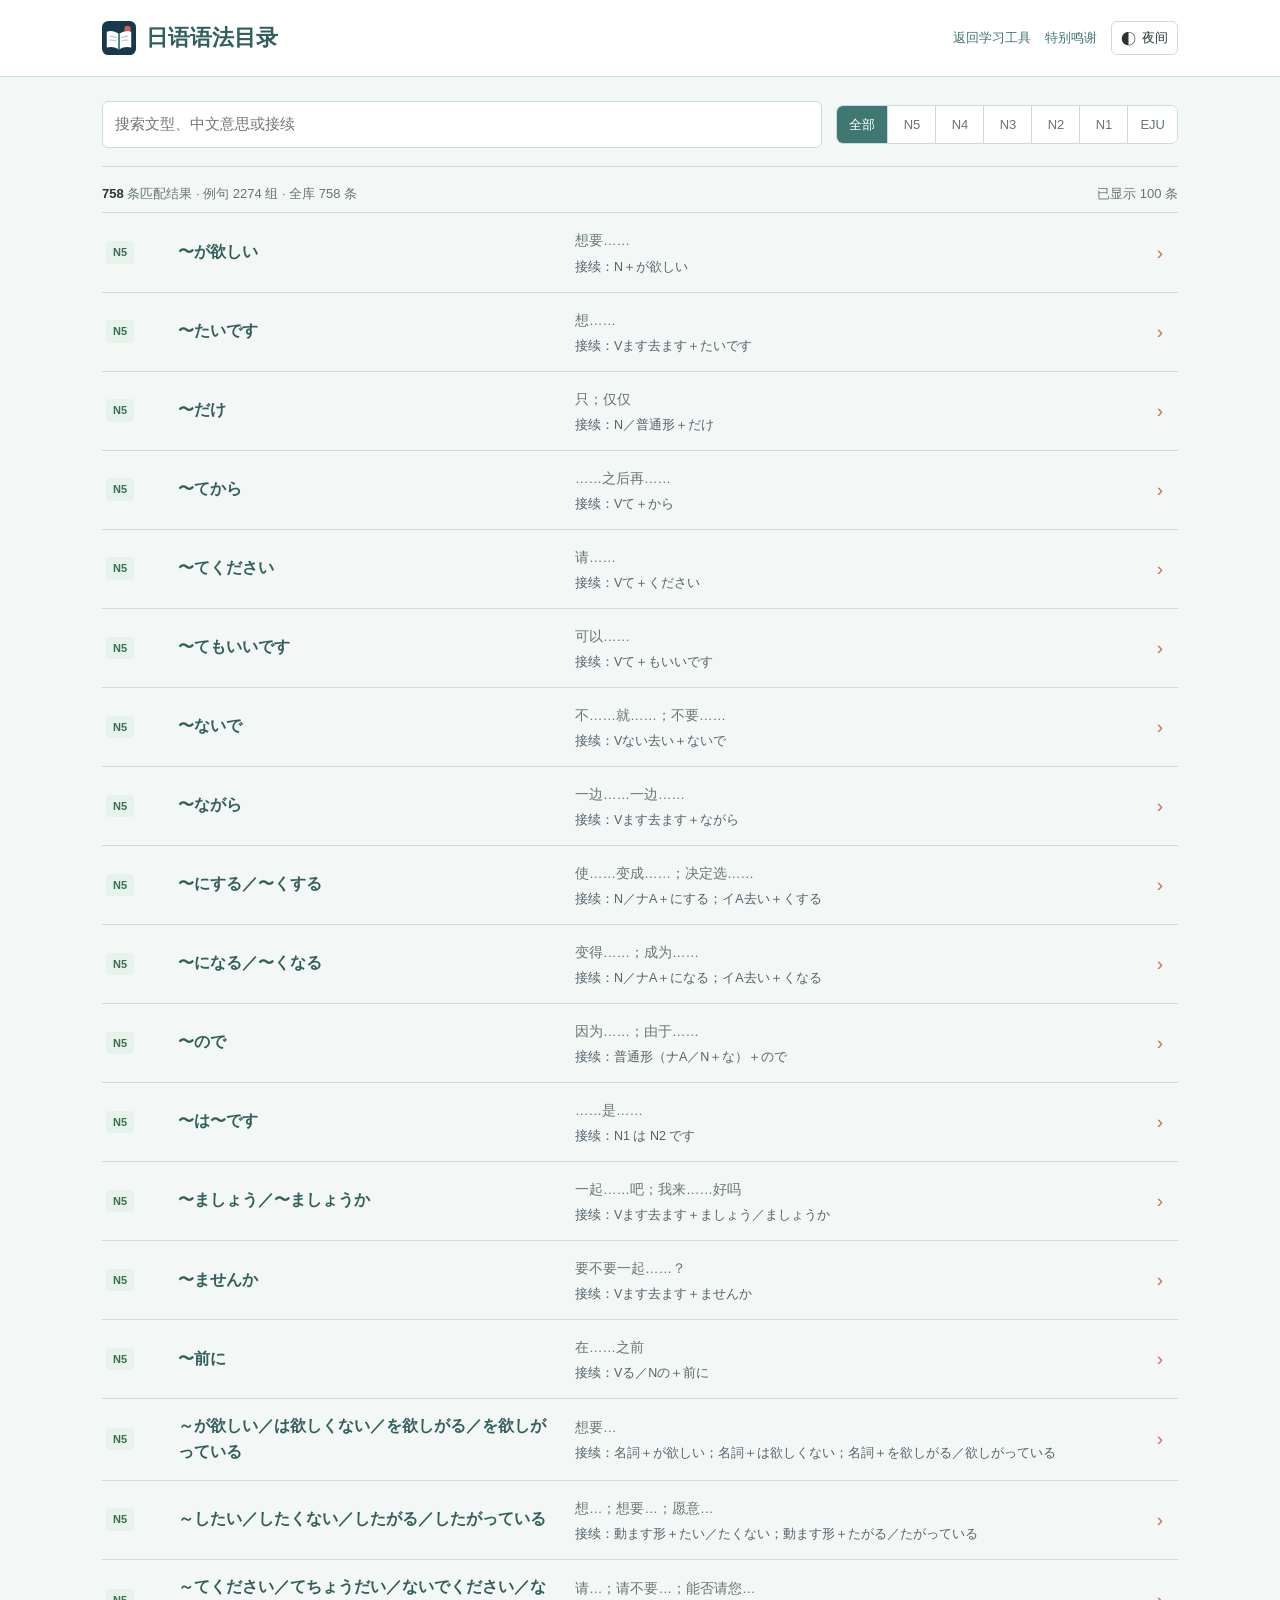
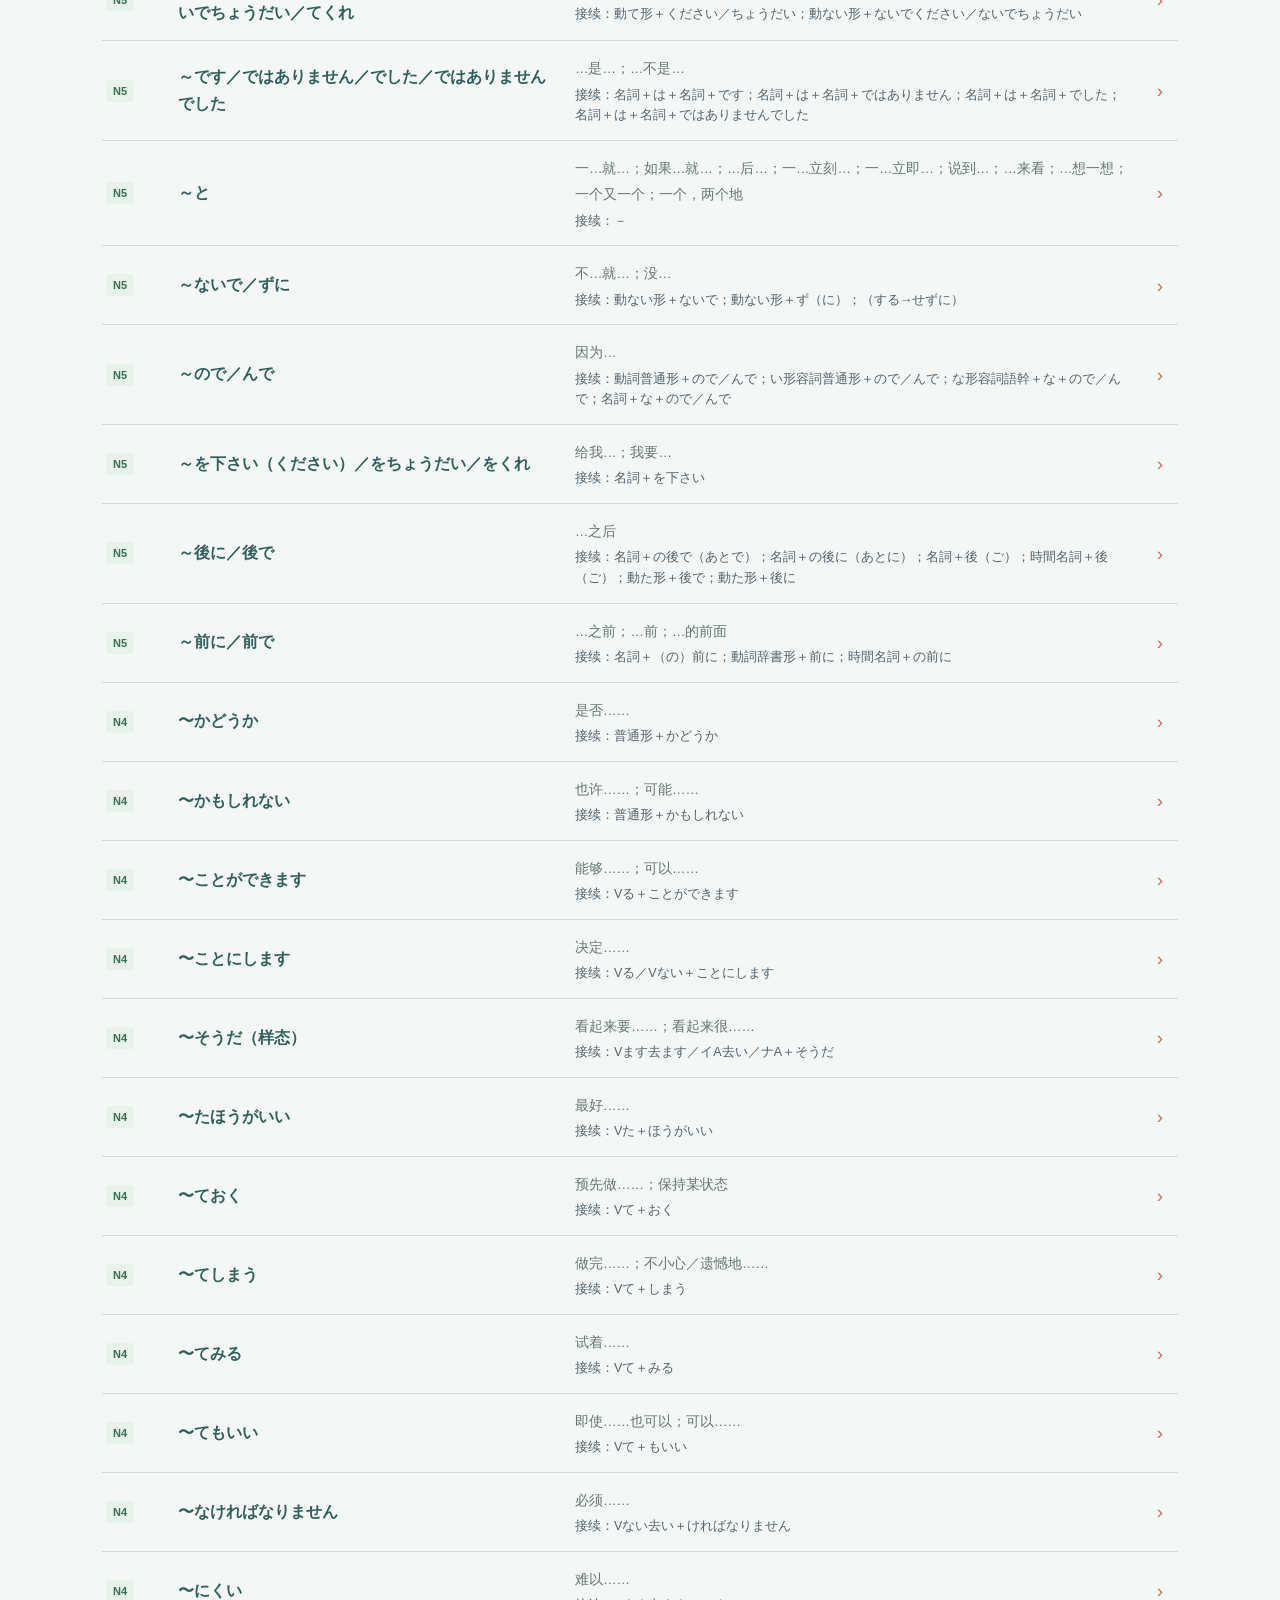
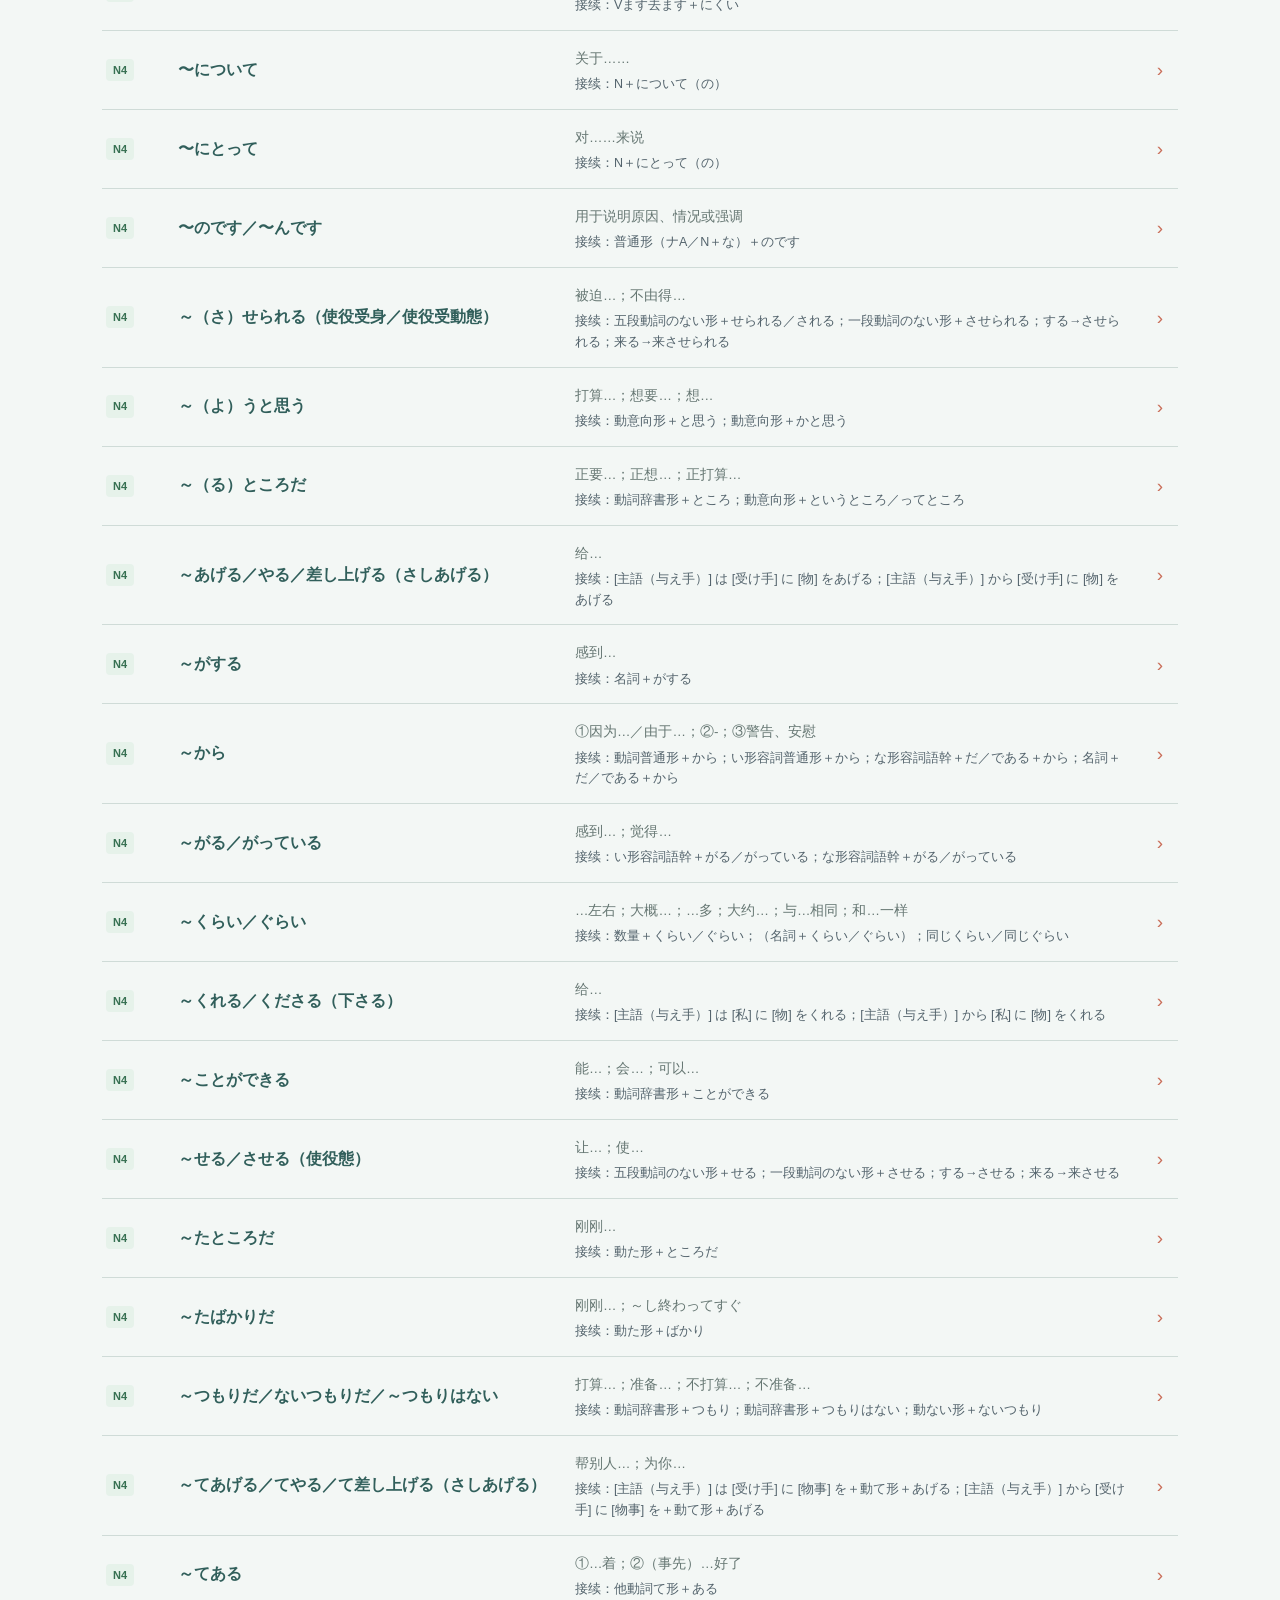
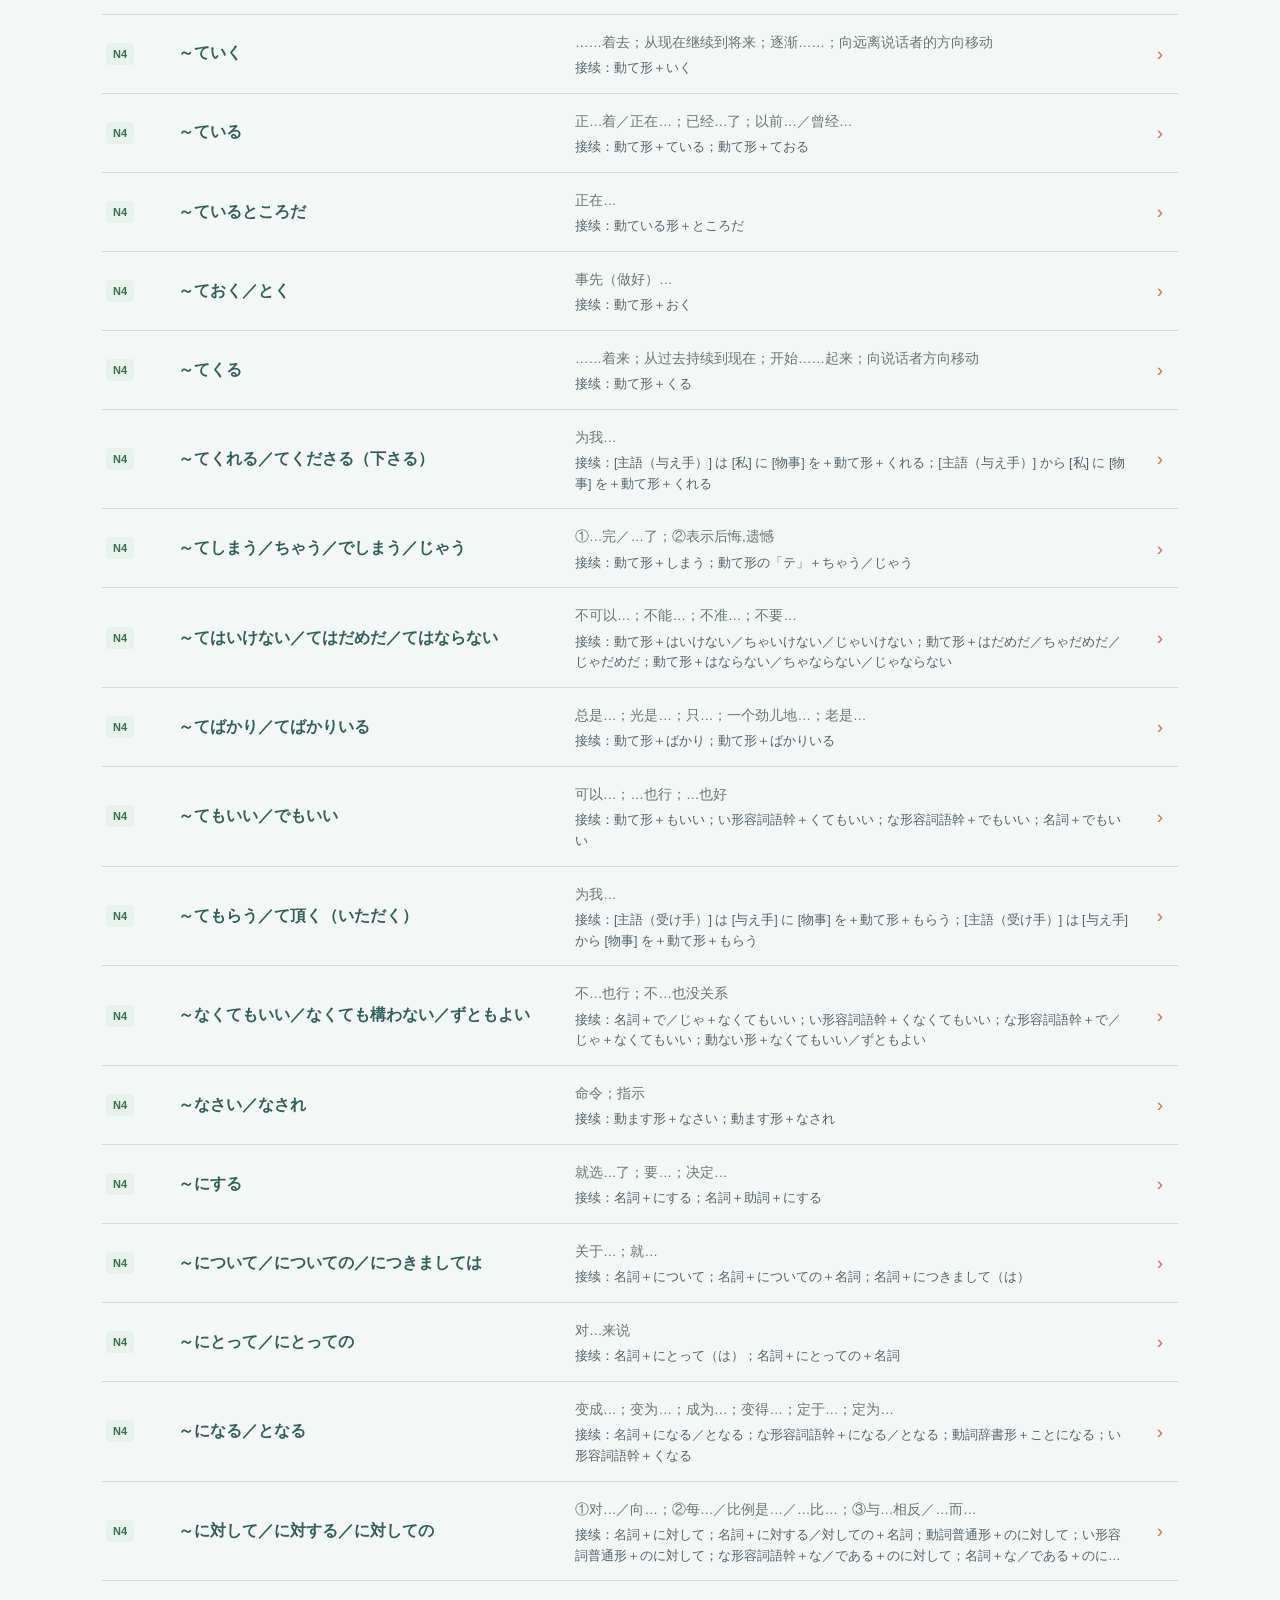
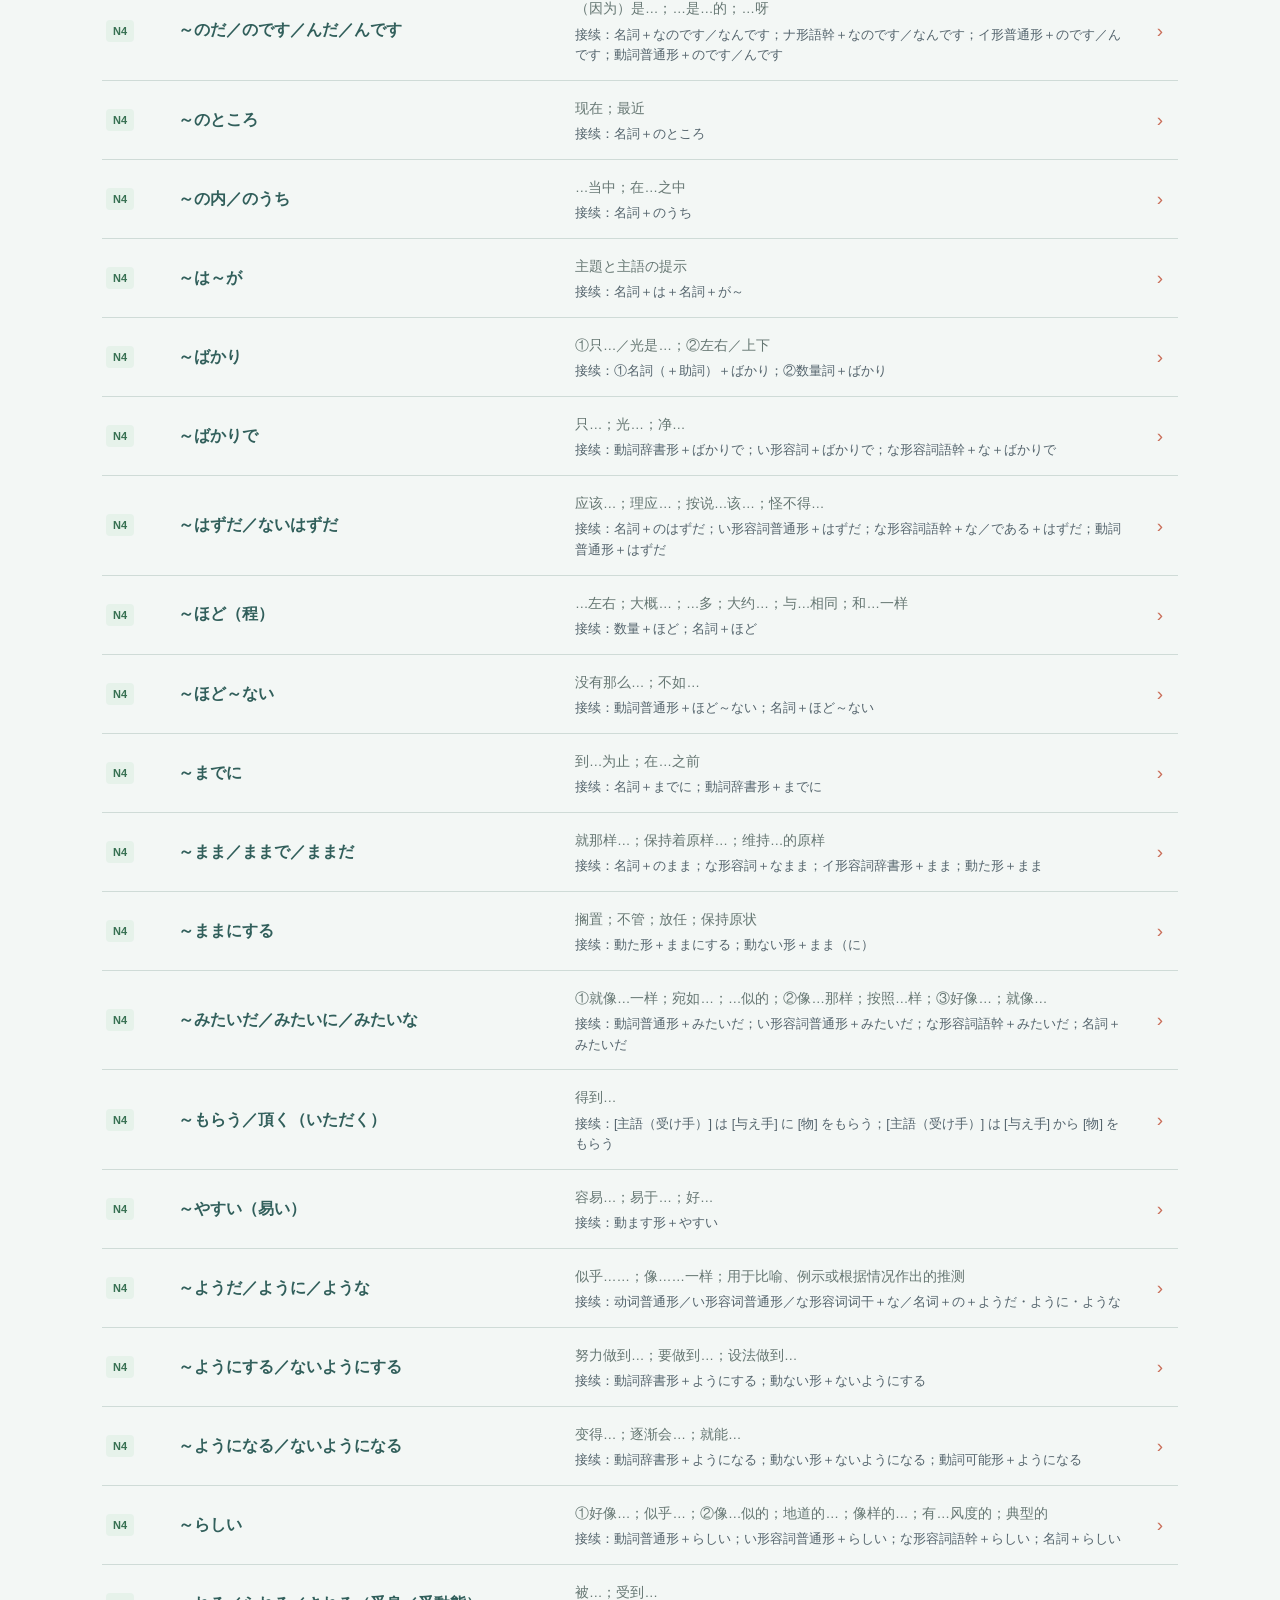
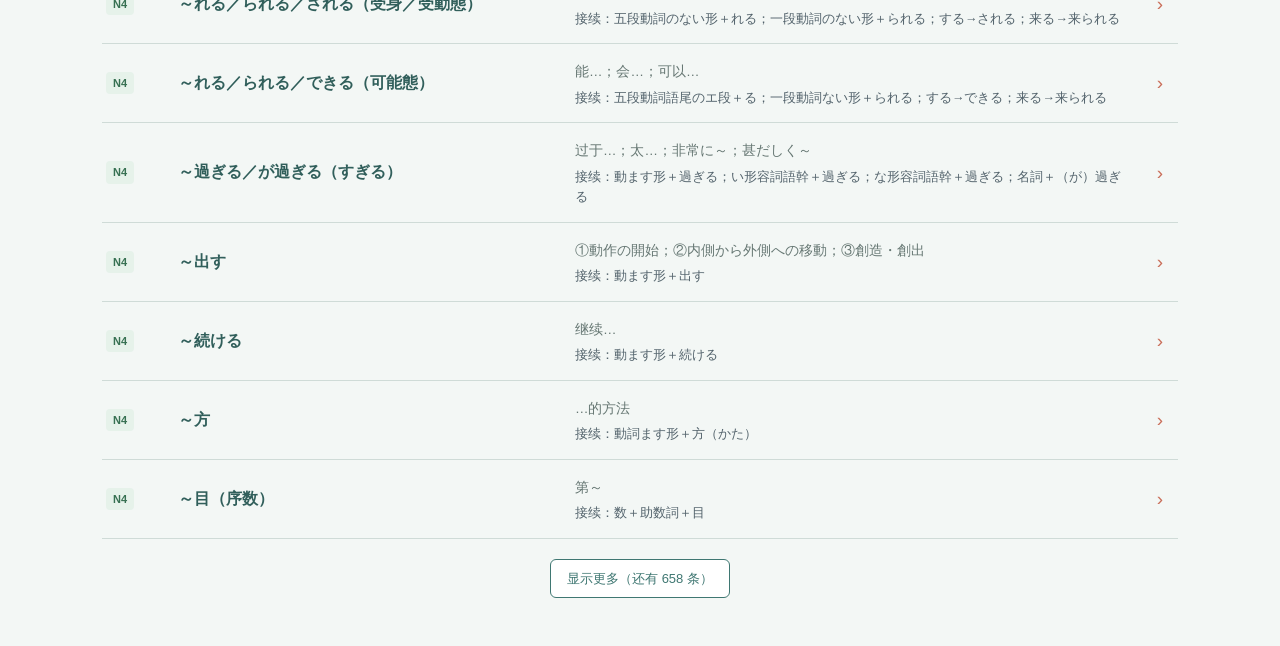
==== grammar/index.html @ fc06b769 "init: 初版" ====
<!doctype html>
<html lang="zh-CN">
<head>
  <meta charset="utf-8">
  <meta name="viewport" content="width=device-width,initial-scale=1">
  <link rel="icon" type="image/svg+xml" href="../assets/icon.svg">
  <meta name="theme-color" content="#4c827b">
  <title>日语语法目录</title>
  <script src="../assets/theme.js"></script>
  <style>
    :root{color-scheme:light;--primary:#3f7772;--primary-strong:#315f5b;--ink:#273633;--muted:#667773;--line:#cfdbd7;--bg:#f3f7f5;--surface:#fff;--soft:#eaf3f0;--green:#377052;--badge:#e6f2ea;--accent:#c96d58}
    :root[data-theme="dark"]{color-scheme:dark;--primary:#76b5ac;--primary-strong:#91c9c1;--ink:#e5eeeb;--muted:#a7b7b3;--line:#3a4d48;--bg:#111816;--surface:#1a2421;--soft:#23322e;--green:#9dd1af;--badge:#233c31;--accent:#e28a74}
    @media(prefers-color-scheme:dark){:root:not([data-theme]){color-scheme:dark;--primary:#76b5ac;--primary-strong:#91c9c1;--ink:#e5eeeb;--muted:#a7b7b3;--line:#3a4d48;--bg:#111816;--surface:#1a2421;--soft:#23322e;--green:#9dd1af;--badge:#233c31;--accent:#e28a74}}
    *{box-sizing:border-box}
    body{margin:0;background:var(--bg);color:var(--ink);font-family:"Noto Sans SC","Microsoft YaHei","Yu Gothic UI",sans-serif;line-height:1.65;letter-spacing:0}
    a{color:var(--primary)}
    .top{background:var(--surface);border-bottom:1px solid var(--line)}
    .top-inner{max-width:1120px;margin:auto;padding:20px 22px;display:flex;align-items:center;justify-content:space-between;gap:18px}
    .top h1{font-size:22px;margin:0;font-weight:700;color:var(--primary-strong);display:flex;align-items:center;gap:10px}
    .site-icon{display:block;width:34px;height:34px;flex:0 0 auto}
    .top-actions{display:flex;align-items:center;gap:14px}.back{color:var(--primary);font-size:13px;text-decoration:none}
    .theme-toggle{font:inherit;font-size:12.5px;display:inline-flex;align-items:center;gap:6px;padding:6px 9px;border:1px solid var(--line);border-radius:6px;background:var(--surface);color:var(--ink);cursor:pointer}.theme-symbol{font-size:15px;line-height:1}
    main{max-width:1120px;margin:auto;padding:24px 22px 48px}
    .toolbar{display:grid;grid-template-columns:minmax(230px,1fr) auto;gap:14px;align-items:center;padding-bottom:18px;border-bottom:1px solid var(--line)}
    .search{width:100%;font:inherit;font-size:15px;padding:10px 12px;border:1px solid var(--line);border-radius:6px;color:var(--ink);background:var(--surface)}
    .search:focus{outline:2px solid color-mix(in srgb,var(--primary) 35%,transparent);outline-offset:1px;border-color:var(--primary)}
    .levels{display:flex;border:1px solid var(--line);border-radius:7px;overflow:hidden;background:var(--surface)}
    .levels button{font:inherit;font-size:13px;padding:8px 12px;border:0;border-right:1px solid var(--line);background:var(--surface);color:var(--muted);cursor:pointer;min-width:48px}
    .levels button:last-child{border-right:0}
    .levels button.on{background:var(--primary);color:#fff}
    .summary{display:flex;justify-content:space-between;align-items:center;gap:12px;margin:16px 0 8px;font-size:13px;color:var(--muted)}
    .summary strong{color:var(--ink)}
    .list{border-top:1px solid var(--line)}
    .row{display:grid;grid-template-columns:58px minmax(180px,1.1fr) minmax(260px,1.6fr) 28px;gap:14px;align-items:center;padding:14px 4px;border-bottom:1px solid var(--line);text-decoration:none;color:inherit}
    .row:hover{background:var(--soft)}
    .badge{justify-self:start;font-size:11px;font-weight:700;color:var(--green);background:var(--badge);border-radius:4px;padding:2px 7px}
    .title{font-size:16px;font-weight:700;color:var(--primary-strong)}
    .meaning{font-size:13.5px;color:var(--muted)}
    .pattern{font-size:12.5px;color:#53636c;margin-top:3px;display:-webkit-box;-webkit-line-clamp:2;-webkit-box-orient:vertical;overflow:hidden}
    .arrow{font-size:19px;color:var(--accent);text-align:center}
    .empty{padding:48px 0;text-align:center;color:var(--muted)}
    .more-wrap{text-align:center;margin-top:20px}
    .more{font:inherit;font-size:13px;padding:8px 16px;border:1px solid var(--primary);border-radius:6px;background:var(--surface);color:var(--primary);cursor:pointer}
    .more:hover{background:var(--soft)}
    .hide{display:none}
    @media(max-width:760px){
      .top-inner{padding:16px}
      main{padding:18px 16px 40px}
      .toolbar{grid-template-columns:1fr}
      .levels{display:grid;grid-template-columns:repeat(4,1fr)}
      .levels button{border-bottom:1px solid var(--line)}
      .levels button:nth-child(4n){border-right:0}
      .levels button:nth-last-child(-n+3){border-bottom:0}
      .row{grid-template-columns:48px 1fr 22px;gap:9px;padding:13px 2px}
      .row-copy{grid-column:2}
      .arrow{grid-column:3;grid-row:1 / span 2}
      .meaning{margin-top:3px}
    }
  </style>
</head>
<body>
  <header class="top">
    <div class="top-inner">
      <h1><img class="site-icon" src="../assets/icon.svg" alt="">日语语法目录</h1>
      <div class="top-actions"><a class="back" href="../index.html">返回学习工具</a><a class="back" href="../thanks/index.html">特别鸣谢</a><button id="themeToggle" class="theme-toggle" type="button" aria-label="切换配色"></button></div>
    </div>
  </header>
  <main>
    <div class="toolbar">
      <input id="search" class="search" type="search" placeholder="搜索文型、中文意思或接续" aria-label="搜索语法">
      <div id="levels" class="levels" aria-label="语法等级"></div>
    </div>
    <div class="summary"><span id="summary">正在读取语法数据</span><span id="shown"></span></div>
    <div id="list" class="list"></div>
    <div class="more-wrap"><button id="more" class="more hide" type="button">显示更多</button></div>
  </main>
  <script src="../data/grammar.js"></script>
  <script>
    (function () {
      'use strict';
      var levels = ['all', 'N5', 'N4', 'N3', 'N2', 'N1', 'EJU'];
      var selected = new URLSearchParams(location.search).get('level') || 'all';
      if (levels.indexOf(selected) < 0) selected = 'all';
      var query = '';
      var limit = 100;
      var data = window.JA_GRAMMAR || [];
      var $ = function (id) { return document.getElementById(id); };
      var esc = function (value) {
        return String(value == null ? '' : value).replace(/[&<>"']/g, function (character) {
          return {'&':'&amp;','<':'&lt;','>':'&gt;','"':'&quot;',"'":'&#39;'}[character];
        });
      };

      function buildTabs() {
        $('levels').innerHTML = levels.map(function (level) {
          var label = level === 'all' ? '全部' : level;
          return '<button type="button" data-level="' + level + '" class="' + (level === selected ? 'on' : '') + '">' + label + '</button>';
        }).join('');
      }

      function filtered() {
        var needle = query.trim().toLowerCase();
        return data.filter(function (item) {
          if (selected !== 'all' && item.level !== selected) return false;
          if (!needle) return true;
          return [item.title, item.meaning, item.pattern].join(' ').toLowerCase().indexOf(needle) >= 0;
        });
      }

      function render() {
        var items = filtered();
        var visible = items.slice(0, limit);
        var exampleCount = items.reduce(function (total, item) {
          return total + (Array.isArray(item.examples) ? item.examples.length : (item.example ? 1 : 0));
        }, 0);
        $('summary').innerHTML = '<strong>' + items.length + '</strong> 条匹配结果 · 例句 ' + exampleCount + ' 组 · 全库 ' + data.length + ' 条';
        $('shown').textContent = visible.length < items.length ? '已显示 ' + visible.length + ' 条' : '';
        $('list').innerHTML = visible.length ? visible.map(function (item) {
          return '<a class="row" href="detail.html?id=' + encodeURIComponent(item.id) + '">' +
            '<span class="badge">' + esc(item.level) + '</span>' +
            '<span><span class="title">' + esc(item.title) + '</span></span>' +
            '<span class="row-copy"><span class="meaning">' + esc(item.meaning) + '</span>' +
            '<span class="pattern">接续：' + esc(item.pattern) + '</span></span>' +
            '<span class="arrow" aria-hidden="true">›</span></a>';
        }).join('') : '<div class="empty">没有找到匹配的语法条目。</div>';
        $('more').classList.toggle('hide', visible.length >= items.length);
        $('more').textContent = '显示更多（还有 ' + Math.max(0, items.length - visible.length) + ' 条）';
      }

      buildTabs();
      render();
      $('levels').addEventListener('click', function (event) {
        var button = event.target.closest('button[data-level]');
        if (!button) return;
        selected = button.dataset.level;
        limit = 100;
        Array.prototype.forEach.call(this.querySelectorAll('button'), function (item) {
          item.classList.toggle('on', item === button);
        });
        render();
      });
      $('search').addEventListener('input', function () {
        query = this.value;
        limit = 100;
        render();
      });
      $('more').addEventListener('click', function () {
        limit += 100;
        render();
      });
    })();
  </script>
</body>
</html>
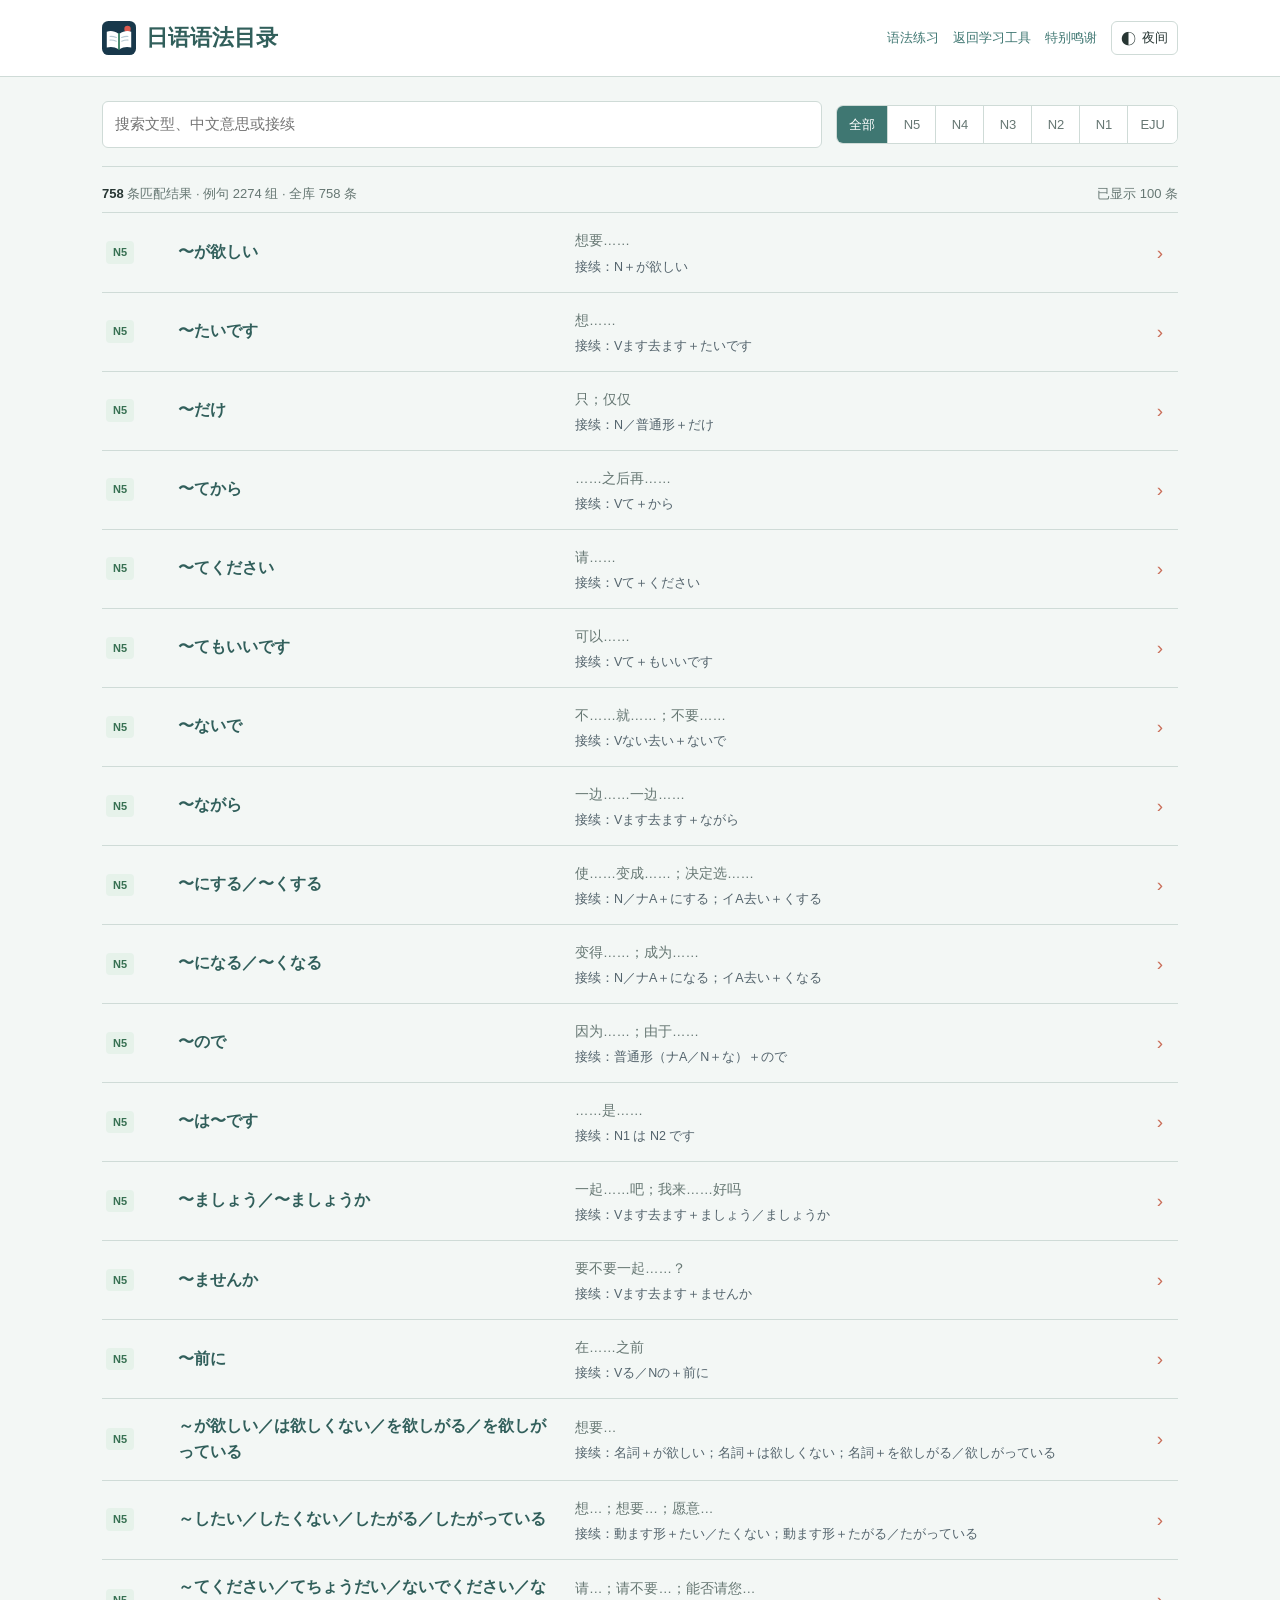
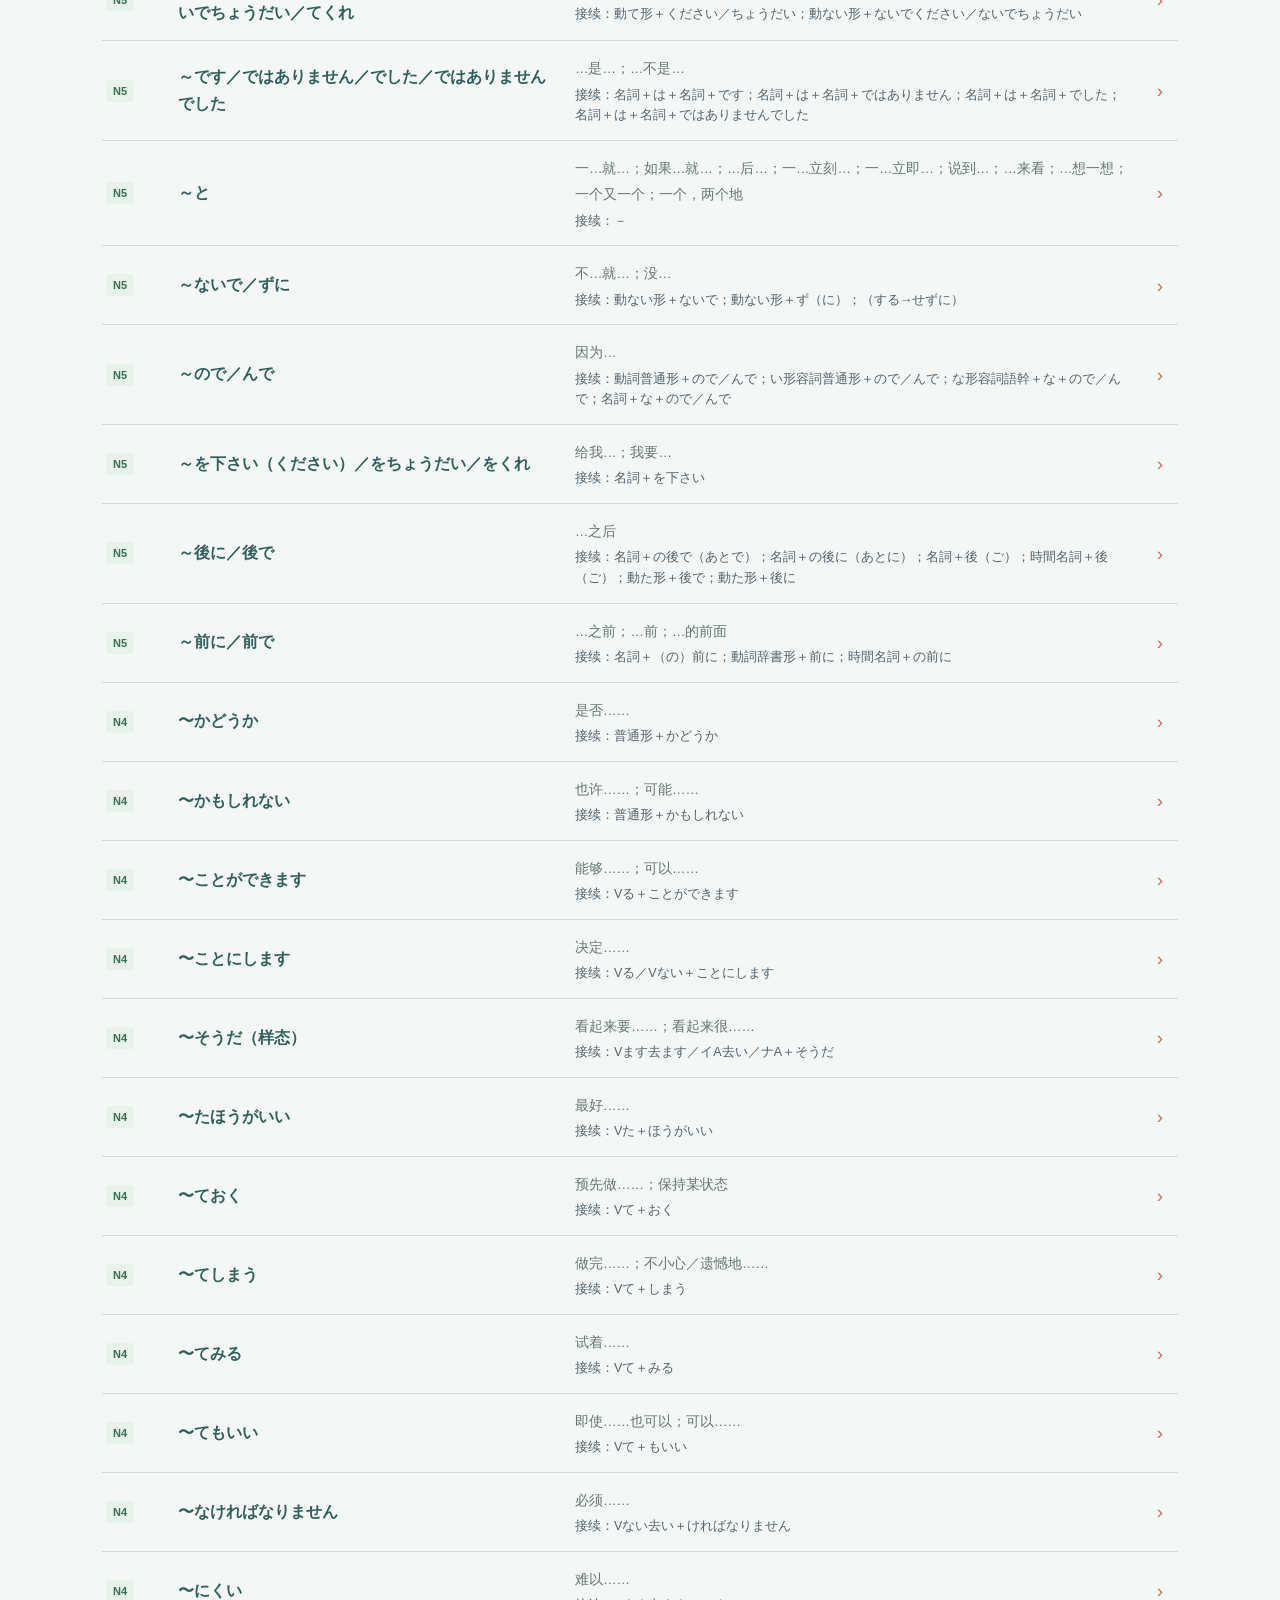
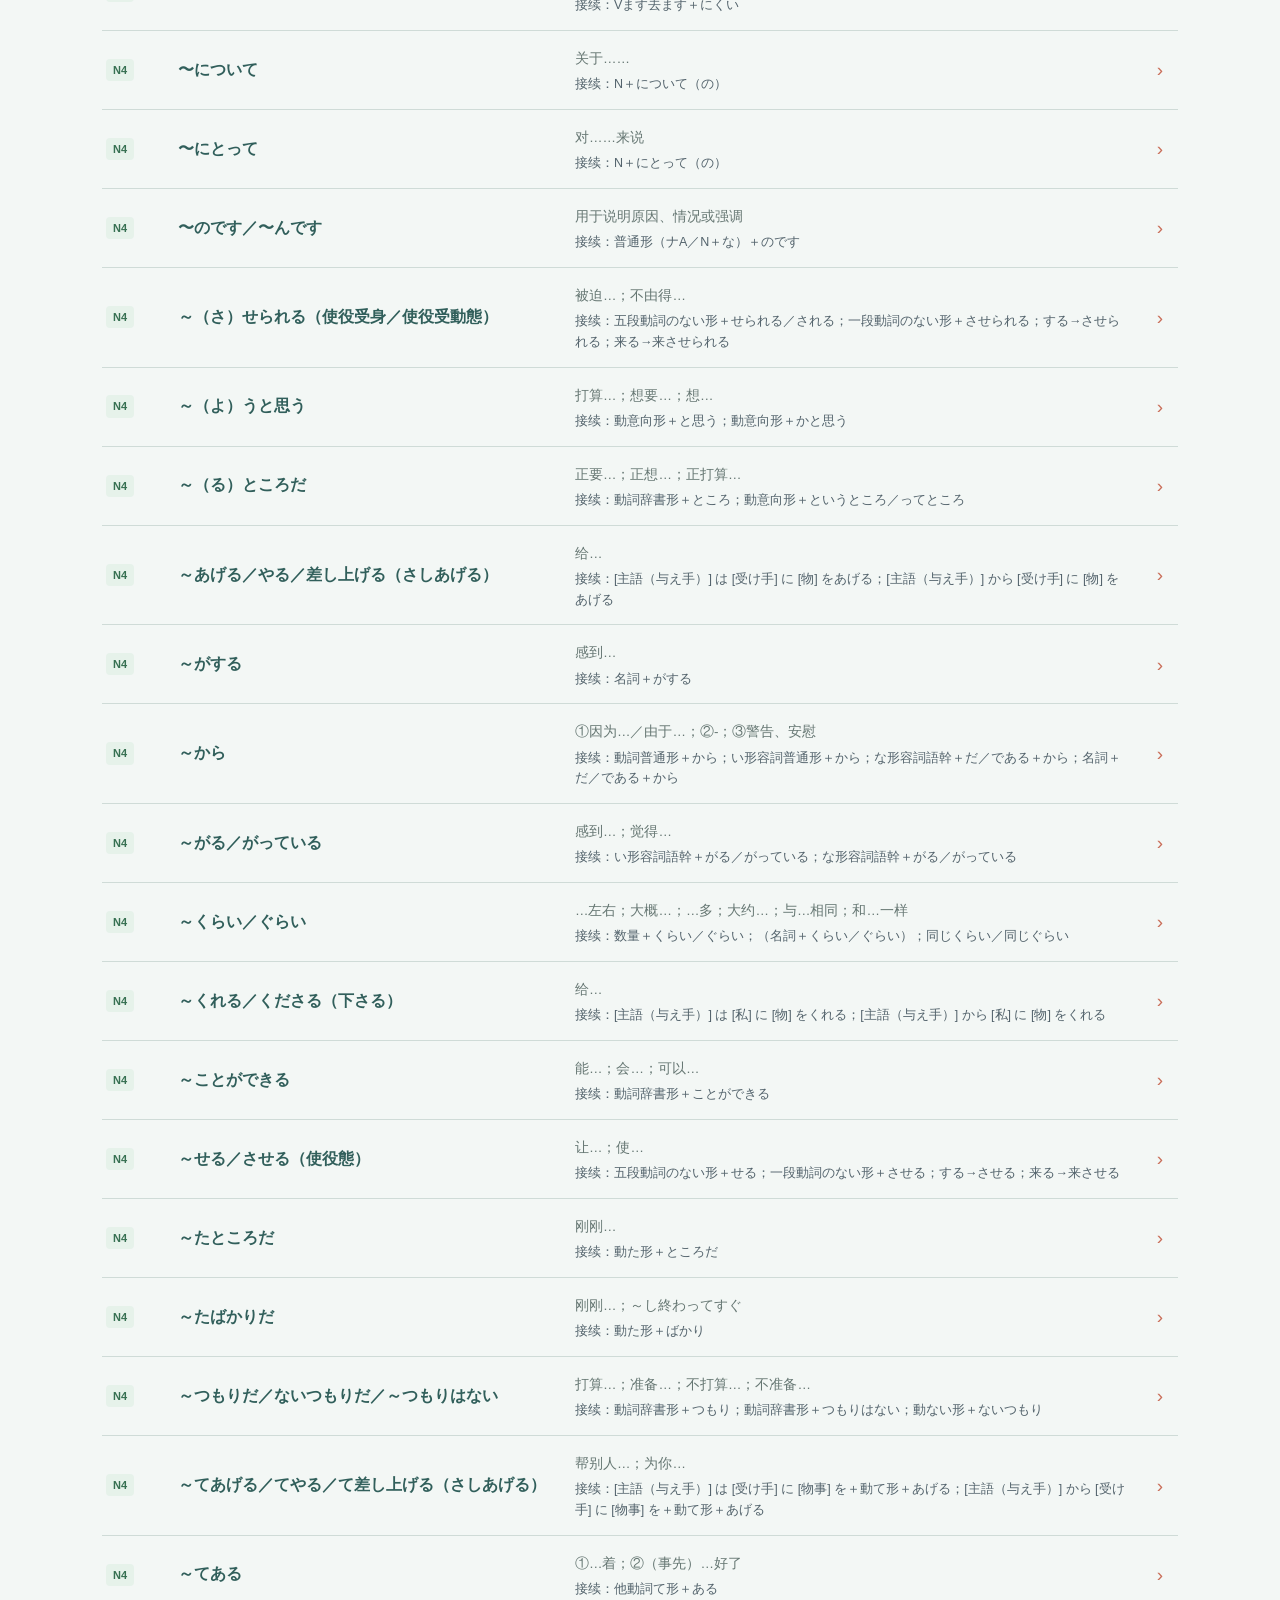
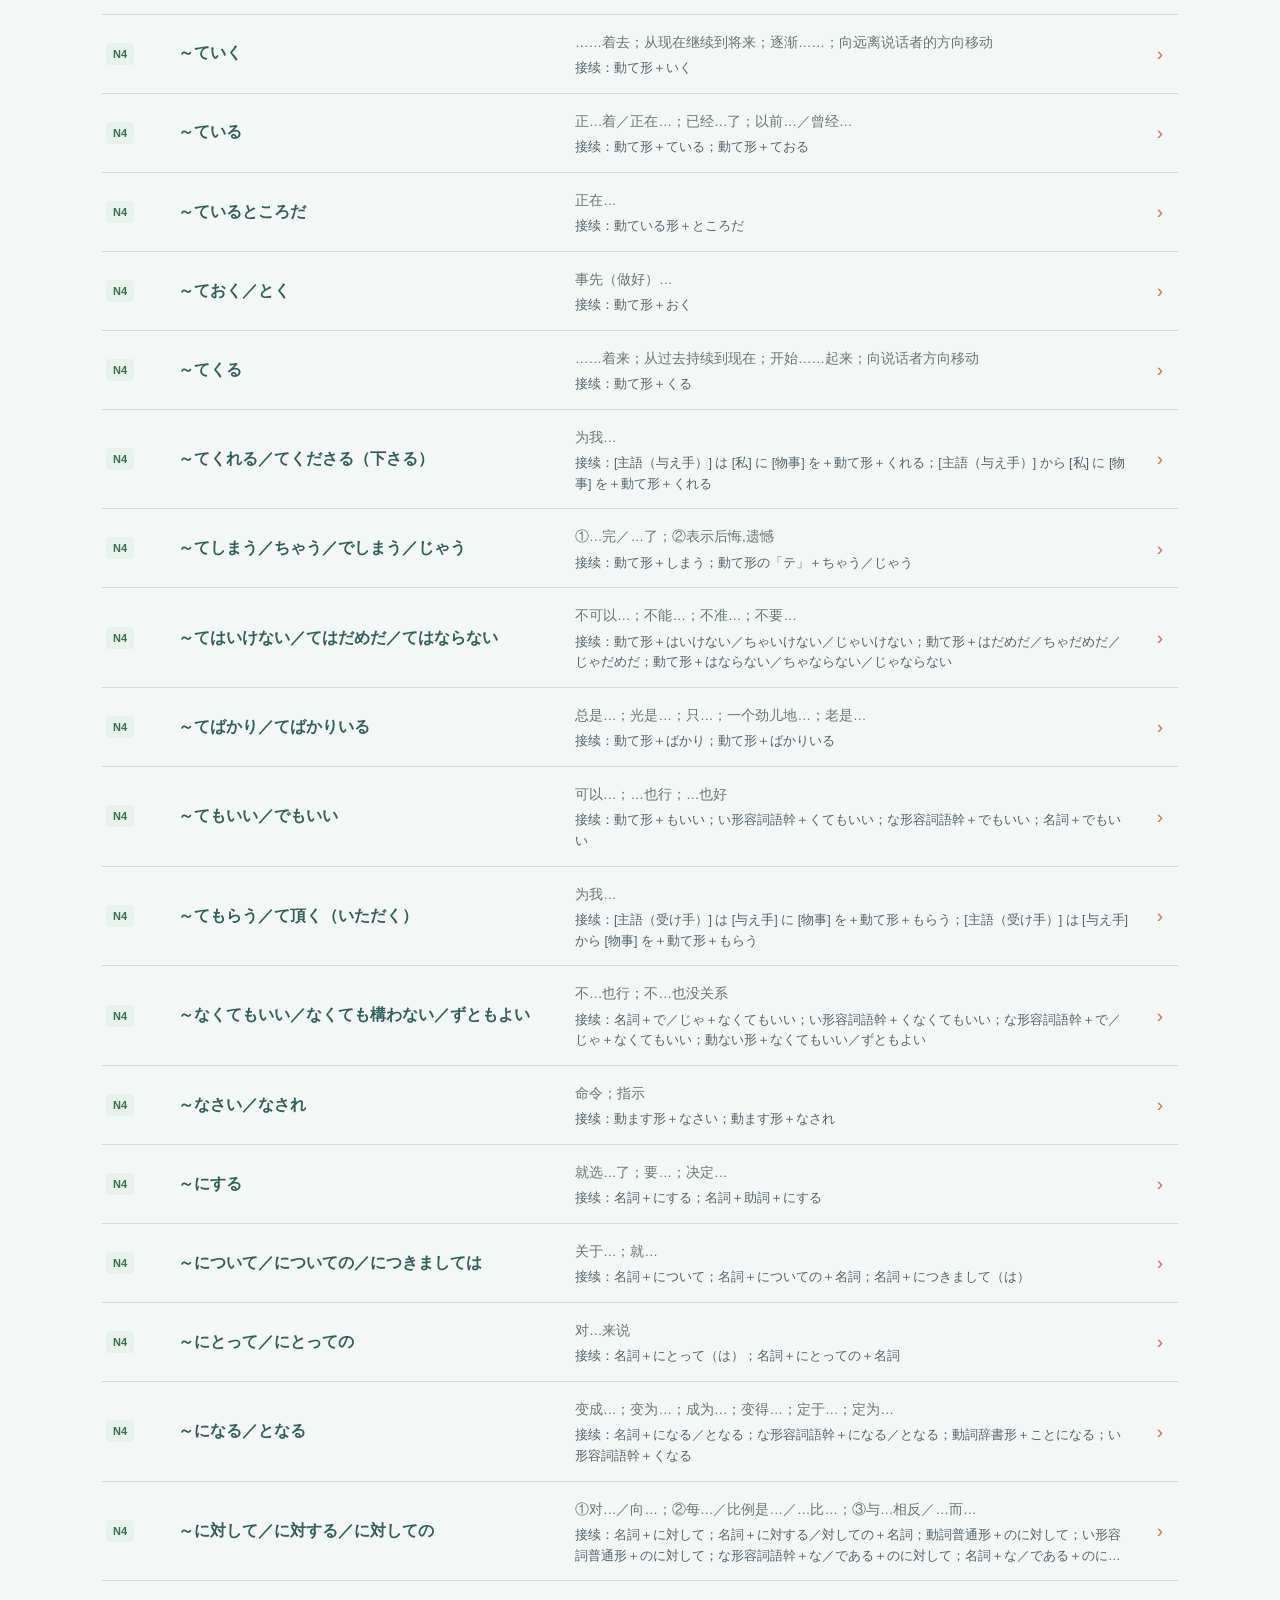
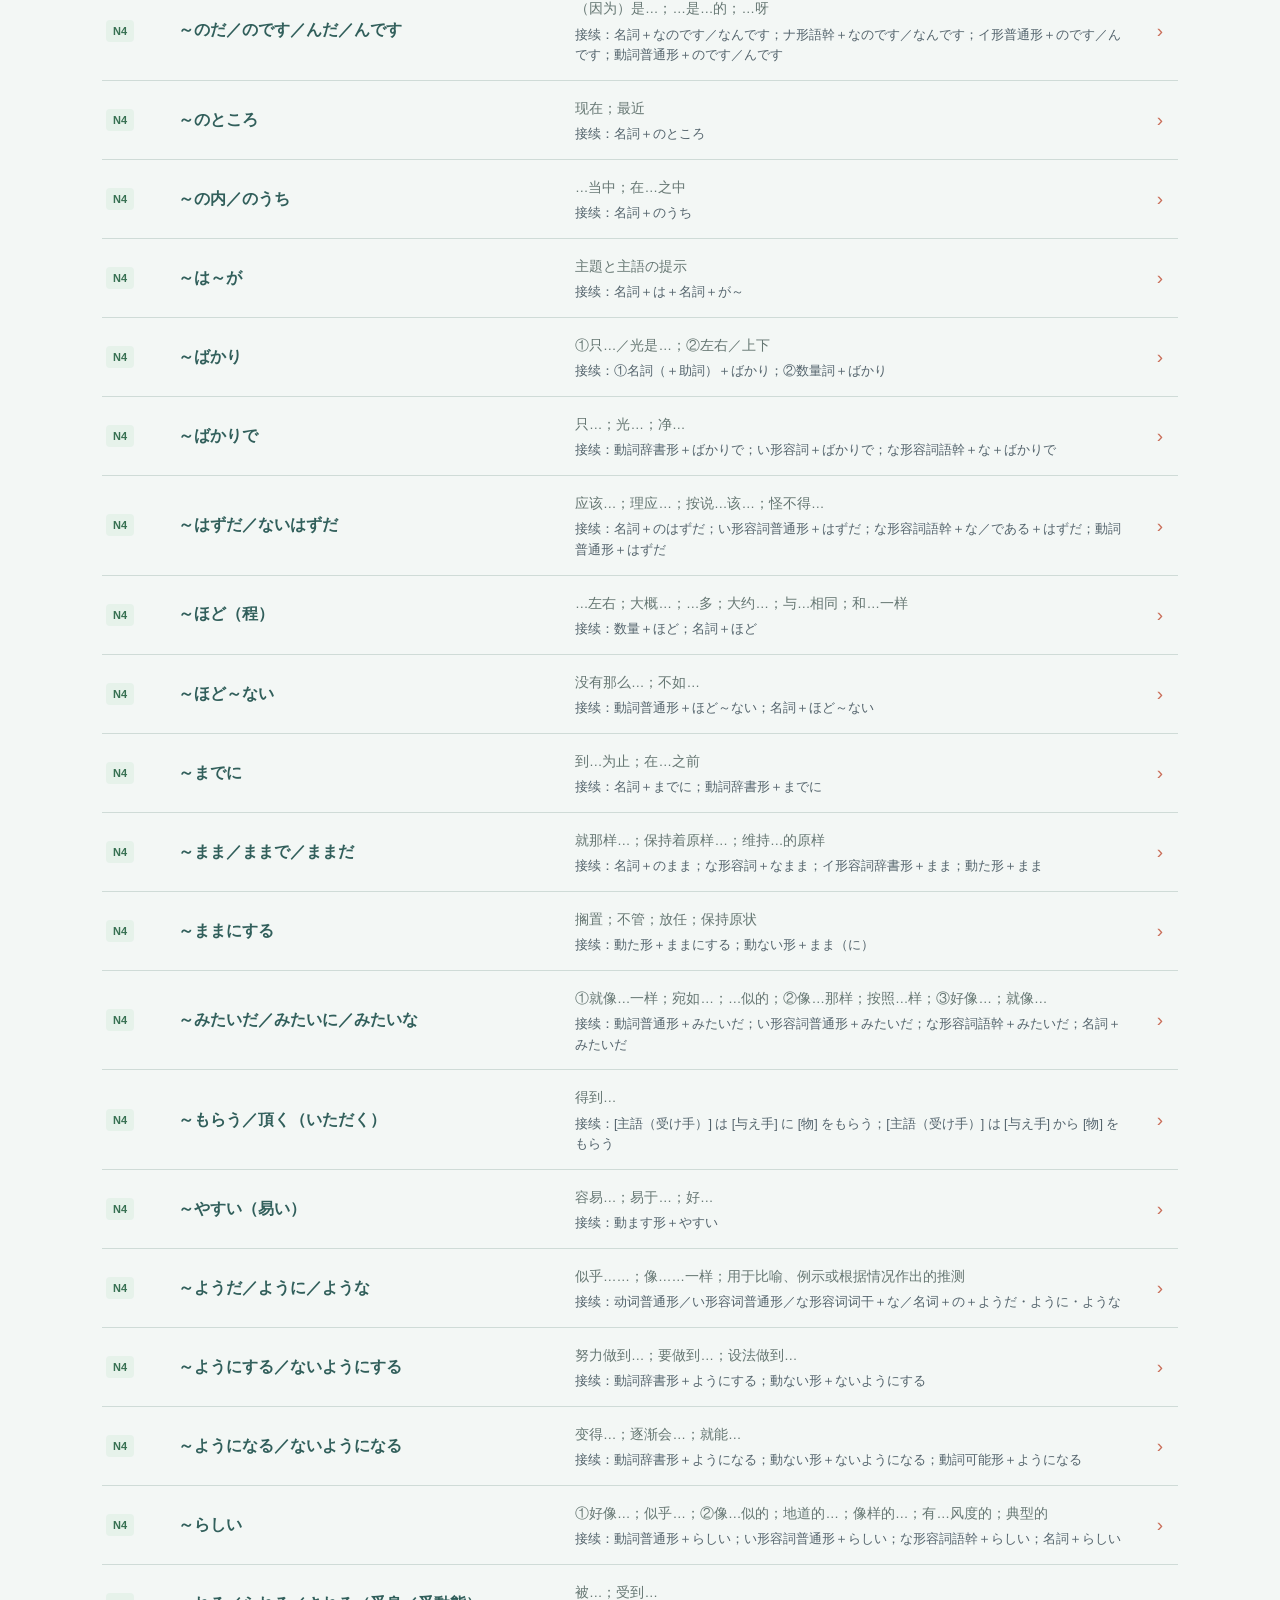
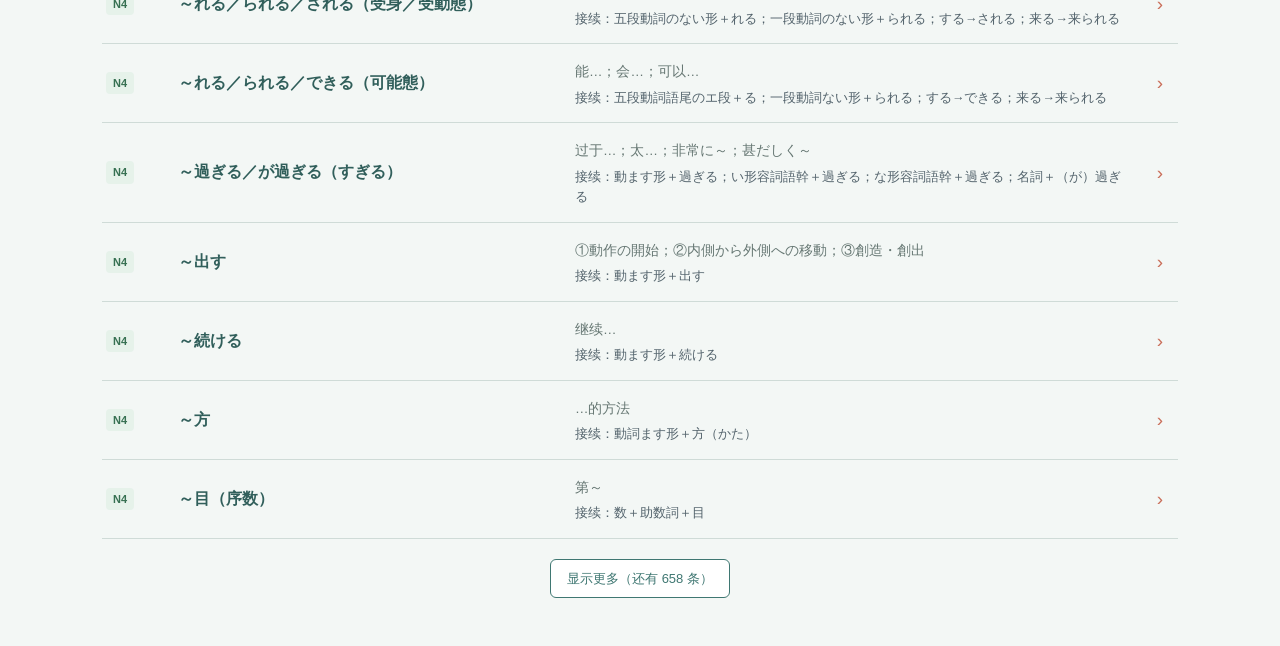
==== commit f1abd96b: "feat: 语法题功能" ====
--- a/grammar/index.html
+++ b/grammar/index.html
@@ -62,7 +62,7 @@
   <header class="top">
     <div class="top-inner">
       <h1><img class="site-icon" src="../assets/icon.svg" alt="">日语语法目录</h1>
-      <div class="top-actions"><a class="back" href="../index.html">返回学习工具</a><a class="back" href="../thanks/index.html">特别鸣谢</a><button id="themeToggle" class="theme-toggle" type="button" aria-label="切换配色"></button></div>
+      <div class="top-actions"><a class="back" href="quiz.html">语法练习</a><a class="back" href="../index.html">返回学习工具</a><a class="back" href="../thanks/index.html">特别鸣谢</a><button id="themeToggle" class="theme-toggle" type="button" aria-label="切换配色"></button></div>
     </div>
   </header>
   <main>
